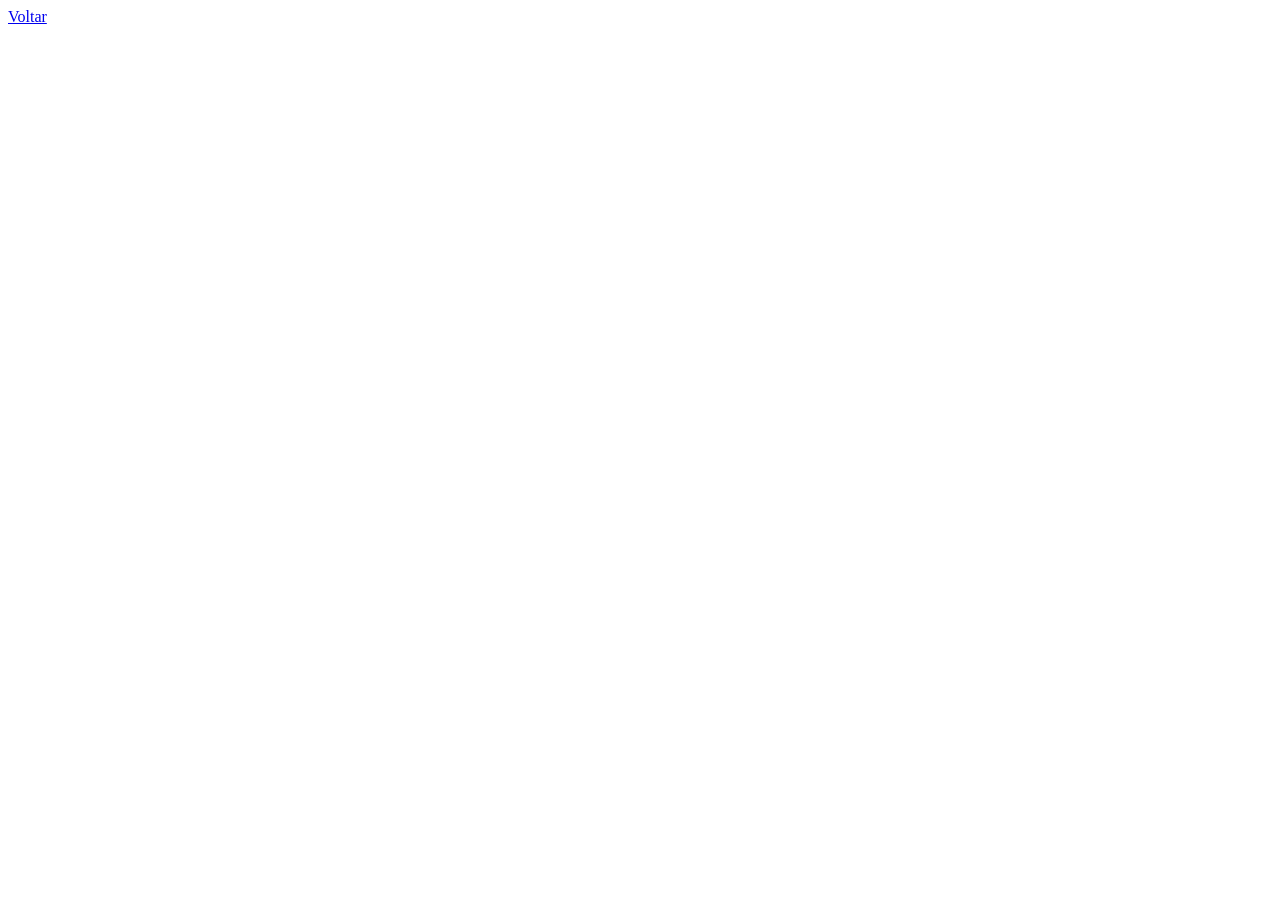
==== pages/imc.html @ 10973a26 "finalizado html index.html" ====
<!DOCTYPE html>
<html lang="pt-BR">

<head>
    <meta charset="UTF-8">
    <meta name="viewport" content="width=device-width, initial-scale=1.0">
    <title>Fitlife | IMC</title>
</head>

<body>

    <a href="../index.html">Voltar</a>

</body>

</html>
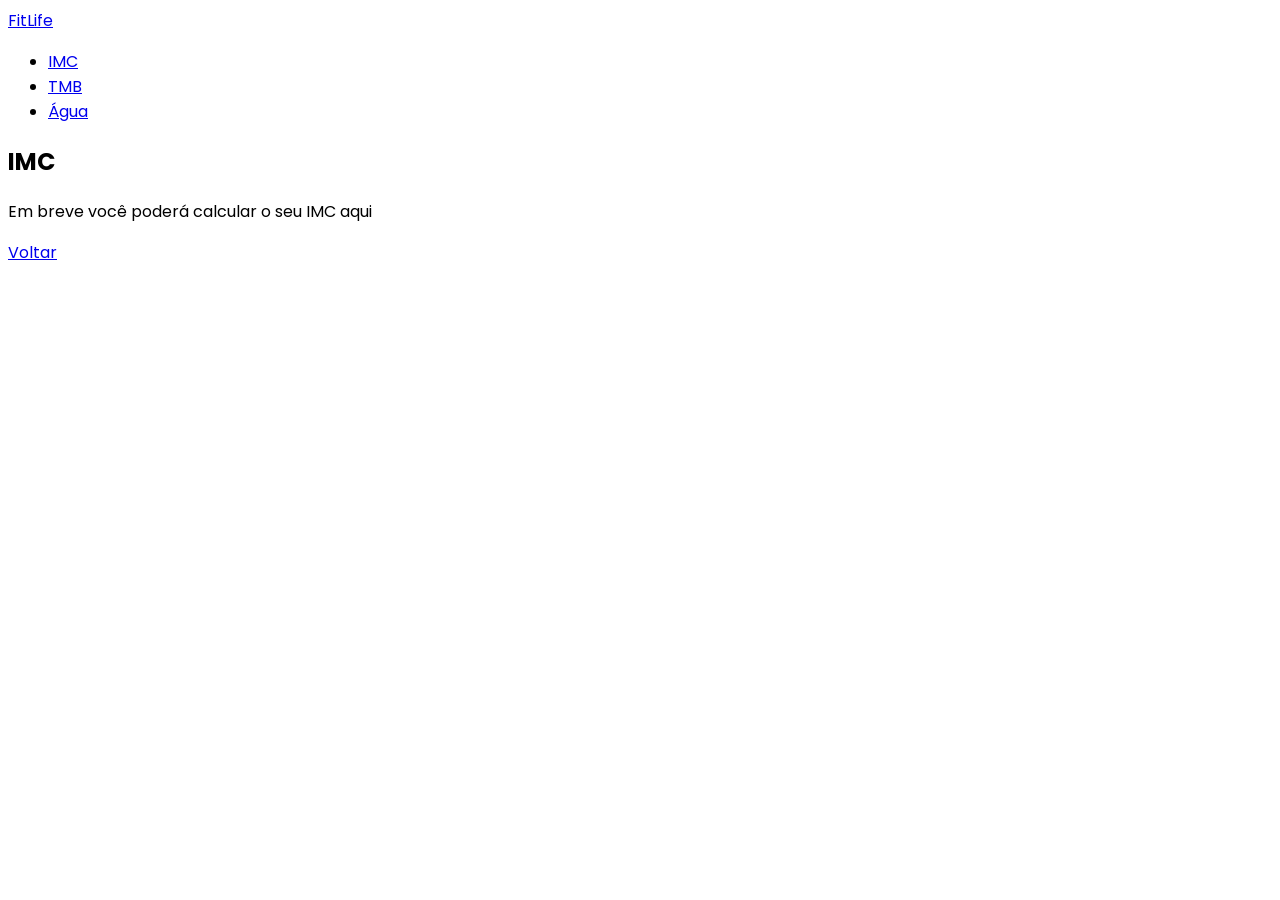
==== commit 462f7250: "adicionado HTML semantico no projeto" ====
--- a/pages/imc.html
+++ b/pages/imc.html
@@ -4,12 +4,37 @@
 <head>
     <meta charset="UTF-8">
     <meta name="viewport" content="width=device-width, initial-scale=1.0">
+    <link rel="preconnect" href="https://fonts.googleapis.com">
+    <link rel="preconnect" href="https://fonts.gstatic.com" crossorigin>
+    <link
+        href="https://fonts.googleapis.com/css2?family=Poppins:ital,wght@0,100;0,200;0,300;0,400;0,500;0,600;0,700;0,800;0,900;1,100;1,200;1,300;1,400;1,500;1,600;1,700;1,800;1,900&display=swap"
+        rel="stylesheet">
     <title>Fitlife | IMC</title>
 </head>
 
-<body>
+<body style="font-family: Poppins;">
 
-    <a href="../index.html">Voltar</a>
+    <nav>
+
+        <a href="../index.html">FitLife</a>
+
+        <ul>
+            <li><a href="imc.html">IMC</a></li>
+            <li><a href="tmb.html">TMB</a></li>
+            <li><a href="water.html">Água</a></li>
+        </ul>
+
+    </nav>
+
+    <main>
+        <section>
+            <header>
+                <h1>IMC</h1>
+                <p>Em breve você poderá calcular o seu IMC aqui</p>
+            </header>
+            <a href="../index.html">Voltar</a>
+        </section>
+    </main>
 
 </body>
 
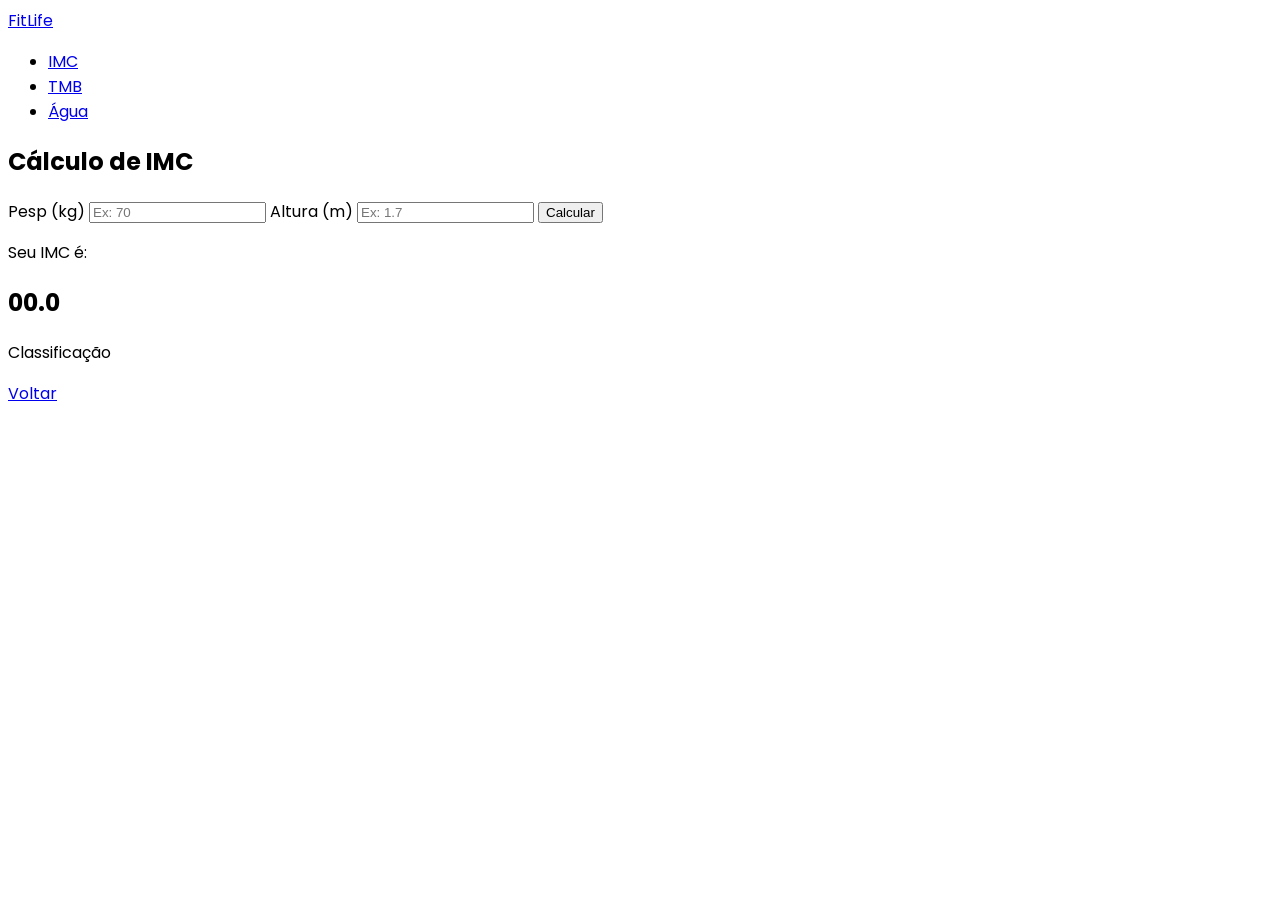
==== commit 6cba4f8e: "adicionando formularios" ====
--- a/pages/imc.html
+++ b/pages/imc.html
@@ -28,10 +28,27 @@
 
     <main>
         <section>
-            <header>
-                <h1>IMC</h1>
-                <p>Em breve você poderá calcular o seu IMC aqui</p>
-            </header>
+            
+            <h1>Cálculo de IMC</h1>
+
+            <form>
+
+                <label for="weight">Pesp (kg)</label>
+                <input type="number" id="weight" placeholder="Ex: 70" required>
+
+                <label for="height">Altura (m)</label>
+                <input type="number" id="height" placeholder="Ex: 1.7" step="any" required>
+
+                <button type="submit">Calcular</button>
+
+            </form>
+            
+            <div>
+                <p>Seu IMC é:</p>
+                <h2>00.0</h2>
+                <p>Classificação</p>
+            </div>
+
             <a href="../index.html">Voltar</a>
         </section>
     </main>
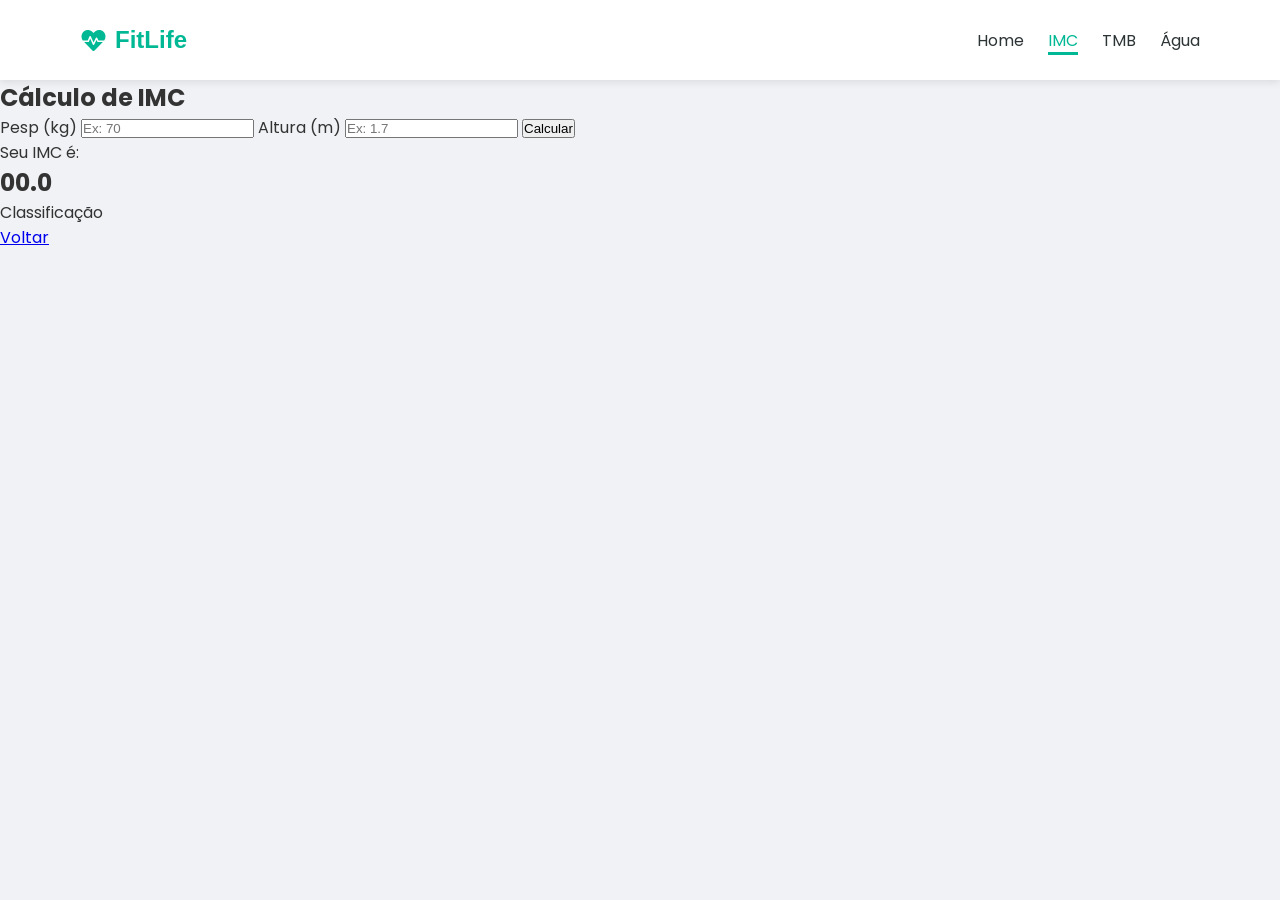
==== commit 2d98bbda: "estilizacao base" ====
--- a/pages/imc.html
+++ b/pages/imc.html
@@ -6,22 +6,28 @@
     <meta name="viewport" content="width=device-width, initial-scale=1.0">
     <link rel="preconnect" href="https://fonts.googleapis.com">
     <link rel="preconnect" href="https://fonts.gstatic.com" crossorigin>
+    <link rel="stylesheet" href="../css/styles.css">
+    <link rel="stylesheet" href="https://cdnjs.cloudflare.com/ajax/libs/font-awesome/6.0.0/css/all.min.css" />
     <link
         href="https://fonts.googleapis.com/css2?family=Poppins:ital,wght@0,100;0,200;0,300;0,400;0,500;0,600;0,700;0,800;0,900;1,100;1,200;1,300;1,400;1,500;1,600;1,700;1,800;1,900&display=swap"
         rel="stylesheet">
     <title>Fitlife | IMC</title>
 </head>
 
-<body style="font-family: Poppins;">
+<body>
 
     <nav>
 
-        <a href="../index.html">FitLife</a>
+        <a class="logo" href="../index.html">
+            <i class="fas fa-heartbeat"></i>
+            FitLife
+        </a>
 
-        <ul>
-            <li><a href="imc.html">IMC</a></li>
-            <li><a href="tmb.html">TMB</a></li>
-            <li><a href="water.html">Água</a></li>
+        <ul class="nav-links">
+            <li><a class="nav-link" href="../index.html">Home</a></li>
+            <li><a class="nav-link" id="nav-active" href="imc.html">IMC</a></li>
+            <li><a class="nav-link" href="tmb.html">TMB</a></li>
+            <li><a class="nav-link" href="water.html">Água</a></li>
         </ul>
 
     </nav>
--- a/css/styles.css
+++ b/css/styles.css
@@ -0,0 +1,51 @@
+* {
+    margin: 0;
+    padding: 0;
+    box-sizing: border-box;
+}
+
+body {
+    font-family: 'Poppins', sans-serif;
+    background-color: #f0f2f5;
+    color: #333;
+}
+
+nav {
+    /* flexbox */
+    display: flex;
+    justify-content: space-between;
+    align-items: center;
+
+    height: 80px;
+    background-color: #fff;
+    padding: 0 80px;
+    box-shadow: 0 2px 8px rgba(0, 0, 0, 0.1);
+}
+
+.logo {
+    /* flexbox */
+    display: flex;
+    align-items: center;
+    gap: 8px;
+    font-size: 24px;
+    color: #00b894;
+    text-decoration: none;
+    font-weight: 600;
+}
+
+.nav-links {
+    display: flex;
+    list-style: none;
+    gap: 24px;
+}
+
+.nav-link {
+    text-decoration: none;
+    color: #2d3436;
+    font-size: 16px;
+}
+
+#nav-active {
+    border-bottom: 3px #00b894 solid;
+    color: #00b894;
+}
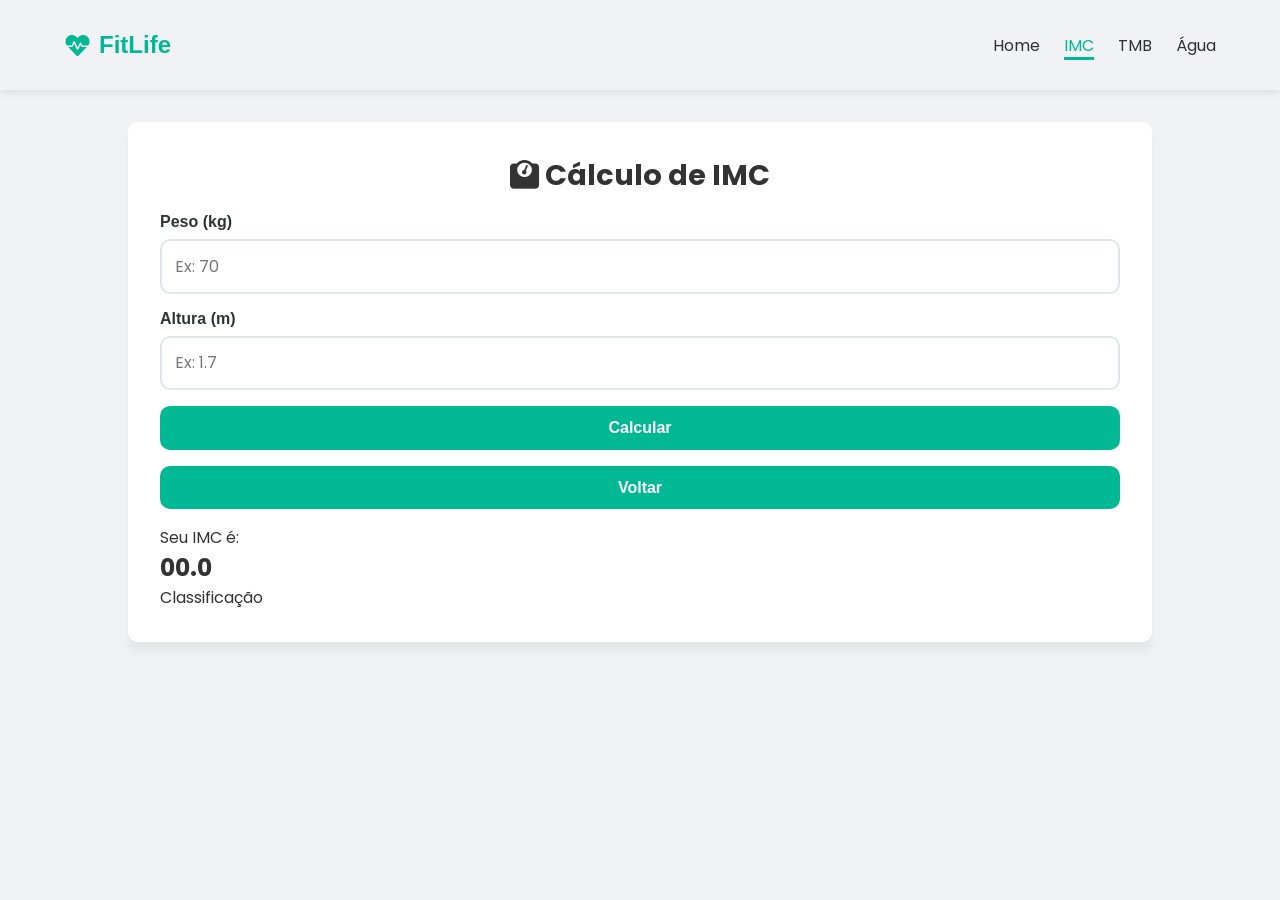
==== commit 452c1e61: "configurado responsividade no css do Index e IMC" ====
--- a/pages/imc.html
+++ b/pages/imc.html
@@ -33,19 +33,28 @@
     </nav>
 
     <main>
-        <section>
+        <section class="tool-container">
             
-            <h1>Cálculo de IMC</h1>
+            <div class="tool-container-title">
+                <h2><i class="fas fa-weight"></i>
+                Cálculo de IMC
+                </h2>
+            </div>
 
             <form>
 
-                <label for="weight">Pesp (kg)</label>
-                <input type="number" id="weight" placeholder="Ex: 70" required>
+                <div class="form-group">
+                    <label for="weight">Peso (kg)</label>
+                    <input type="number" id="weight" placeholder="Ex: 70" required>
+                </div>
 
-                <label for="height">Altura (m)</label>
-                <input type="number" id="height" placeholder="Ex: 1.7" step="any" required>
+                <div class="form-group">
+                    <label for="height">Altura (m)</label>
+                    <input type="number" id="height" placeholder="Ex: 1.7" step="any" required>
+                </div>
 
-                <button type="submit">Calcular</button>
+                <button class="action-btn" type="submit">Calcular</button>
+                <a class="action-btn" href="../index.html">Voltar</a>
 
             </form>
             
@@ -55,7 +64,6 @@
                 <p>Classificação</p>
             </div>
 
-            <a href="../index.html">Voltar</a>
         </section>
     </main>
 
--- a/css/styles.css
+++ b/css/styles.css
@@ -1,3 +1,19 @@
+/* css-01-variaveis-globais */
+:root {
+  --primary-color: #00b894;
+  --primary-dark: #019477;
+  --secondary-color: #2d3436;
+  --background-color: #f0f2f5;
+  --card-color: #ffffff;
+  --text-color: #333333;
+  --muted-color: #636e72;
+  --danger-color: #d63031;
+  --water-color: #0984e3;
+  --border-color: #dfe6e9;
+
+  --shadow-md: 0 10px 10px rgba(0, 0, 0, 0.05);
+}
+
 * {
     margin: 0;
     padding: 0;
@@ -6,8 +22,8 @@
 
 body {
     font-family: 'Poppins', sans-serif;
-    background-color: #f0f2f5;
-    color: #333;
+    background-color: var(--background-color);
+    color: var(--text-color);
 }
 
 nav {
@@ -16,9 +32,9 @@
     justify-content: space-between;
     align-items: center;
 
-    height: 80px;
-    background-color: #fff;
-    padding: 0 80px;
+    height: 10vh;
+    background-color: var(--background-color);
+    padding: 0 5%;
     box-shadow: 0 2px 8px rgba(0, 0, 0, 0.1);
 }
 
@@ -26,9 +42,9 @@
     /* flexbox */
     display: flex;
     align-items: center;
-    gap: 8px;
-    font-size: 24px;
-    color: #00b894;
+    gap: 0.5rem;
+    font-size: 1.5rem;
+    color: var(--primary-color);
     text-decoration: none;
     font-weight: 600;
 }
@@ -36,16 +52,127 @@
 .nav-links {
     display: flex;
     list-style: none;
-    gap: 24px;
+    gap: 1.5rem;
 }
 
 .nav-link {
     text-decoration: none;
-    color: #2d3436;
-    font-size: 16px;
+    color: var(--secondary-color);
+    font-size: 1rem;
+}
+
+.nav-link:hover {
+    color: var(--primary-color);
 }
 
 #nav-active {
-    border-bottom: 3px #00b894 solid;
-    color: #00b894;
+    border-bottom: 3px var(--primary-color) solid;
+    color: var(--primary-color);
+}
+
+.header-container {
+    text-align: center;
+    padding: 2.5rem 0;
+}
+
+.header-container h1 {
+    font-size: 2.5rem;
+}
+
+.header-container span {
+    color: var(--primary-color);
+}
+
+main {
+    width: 80vw;
+    margin: 0 auto;
+    padding: 2rem 0;
+}
+
+.cards-section {
+    display: flex;
+    justify-content: center;
+    flex-wrap: wrap;
+    gap: 1.5rem;
+    text-align: center;
+}
+
+.feature-card {
+    background-color: var(--background-color);
+    color: var(--text-color);
+    padding: 1.5rem;
+    border-radius: 10px;
+    text-align: center;
+    text-decoration: none;
+    box-shadow: var(--shadow-md);
+    width: 16rem;
+}
+
+.feature-card:hover {
+    border: 2px solid var(--primary-color);
+}
+
+.feature-card i {
+    font-size: 3rem;
+    color: var(--primary-color);
+    margin-bottom: 1rem;
+}
+
+.tool-container {
+    display: flex;
+    flex-direction: column;
+    gap: 1rem;
+    width: 100%;
+    padding: 2rem;
+    background-color: var(--card-color);
+    box-shadow: var(--shadow-md);
+    border-radius: 10px;
+}
+
+.tool-container-title {
+    text-align: center;
+}
+
+.tool-container-title h2 {
+    color var(--secondary-color);
+    font-size: 1.8rem;
+}
+
+.tool-container form {
+    display: flex;
+    flex-direction: column;
+    gap: 1rem;
+}
+
+.form-group {
+    display: flex;
+    flex-direction: column;
+    gap: 0.5rem;
+}
+
+.form-group label {
+    font-weight: 600;
+    color: var(--secondary-color);
+}
+
+.form-group input {
+    padding: 0.8rem;
+    border: 2px solid var(--border-color);
+    border-radius: 10px;
+    font-size: 1rem;
+    font-family: inherit;
+}
+
+.action-btn {
+    padding: 0.8rem 1rem;
+    background-color: var(--primary-color);
+    color: var(--card-color);
+    border: none;
+    border-radius: 10px;
+    font-size: 1rem;
+    font-weight: 600;
+    font-family: inherit;
+    cursor: pointer;
+    text-decoration: none;
+    text-align: center;
 }
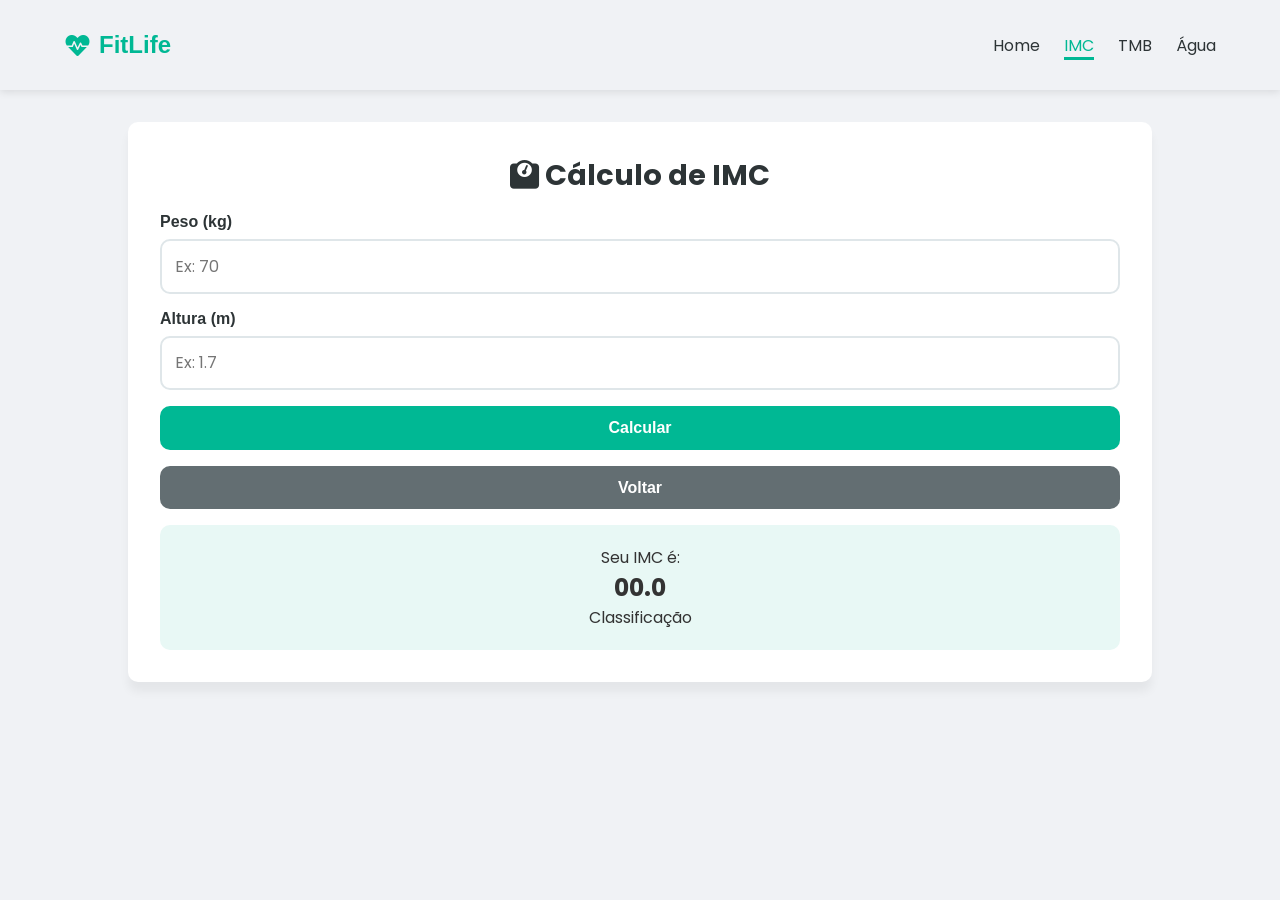
==== commit 60c58709: "responsividade tbm e inicio da water" ====
--- a/pages/imc.html
+++ b/pages/imc.html
@@ -34,10 +34,10 @@
 
     <main>
         <section class="tool-container">
-            
+
             <div class="tool-container-title">
                 <h2><i class="fas fa-weight"></i>
-                Cálculo de IMC
+                    Cálculo de IMC
                 </h2>
             </div>
 
@@ -54,11 +54,11 @@
                 </div>
 
                 <button class="action-btn" type="submit">Calcular</button>
-                <a class="action-btn" href="../index.html">Voltar</a>
+                <a class="action-btn btn-back" href="../index.html">Voltar</a>
 
             </form>
-            
-            <div>
+
+            <div class="result-box">
                 <p>Seu IMC é:</p>
                 <h2>00.0</h2>
                 <p>Classificação</p>
--- a/css/styles.css
+++ b/css/styles.css
@@ -1,17 +1,17 @@
 /* css-01-variaveis-globais */
 :root {
-  --primary-color: #00b894;
-  --primary-dark: #019477;
-  --secondary-color: #2d3436;
-  --background-color: #f0f2f5;
-  --card-color: #ffffff;
-  --text-color: #333333;
-  --muted-color: #636e72;
-  --danger-color: #d63031;
-  --water-color: #0984e3;
-  --border-color: #dfe6e9;
-
-  --shadow-md: 0 10px 10px rgba(0, 0, 0, 0.05);
+    --primary-color: #00b894;
+    --primary-dark: #019477;
+    --secondary-color: #2d3436;
+    --background-color: #f0f2f5;
+    --card-color: #ffffff;
+    --text-color: #333333;
+    --muted-color: #636e72;
+    --danger-color: #d63031;
+    --water-color: #0984e3;
+    --border-color: #dfe6e9;
+
+    --shadow-md: 0 10px 10px rgba(0, 0, 0, 0.05);
 }
 
 * {
@@ -134,7 +134,7 @@
 }
 
 .tool-container-title h2 {
-    color var(--secondary-color);
+    color: var(--secondary-color);
     font-size: 1.8rem;
 }
 
@@ -155,12 +155,19 @@
     color: var(--secondary-color);
 }
 
-.form-group input {
+.form-group input,
+.form-group select {
     padding: 0.8rem;
     border: 2px solid var(--border-color);
     border-radius: 10px;
     font-size: 1rem;
     font-family: inherit;
+}
+
+.form-group input:focus,
+.form-group select:focus {
+    outline: none;
+    border-color: var(--primary-color);
 }
 
 .action-btn {
@@ -175,4 +182,24 @@
     cursor: pointer;
     text-decoration: none;
     text-align: center;
+    transition: 0.3s;
+}
+
+.action-btn:hover {
+    background-color: var(--primary-dark);
+}
+
+.btn-back {
+    background-color: var(--muted-color);
+}
+
+.btn-back:hover {
+    background-color: var(--secondary-color);
+}
+
+.result-box {
+    padding: 1.25rem;
+    background-color: #e8f8f5;
+    border-radius: 10px;
+    text-align: center;
 }
